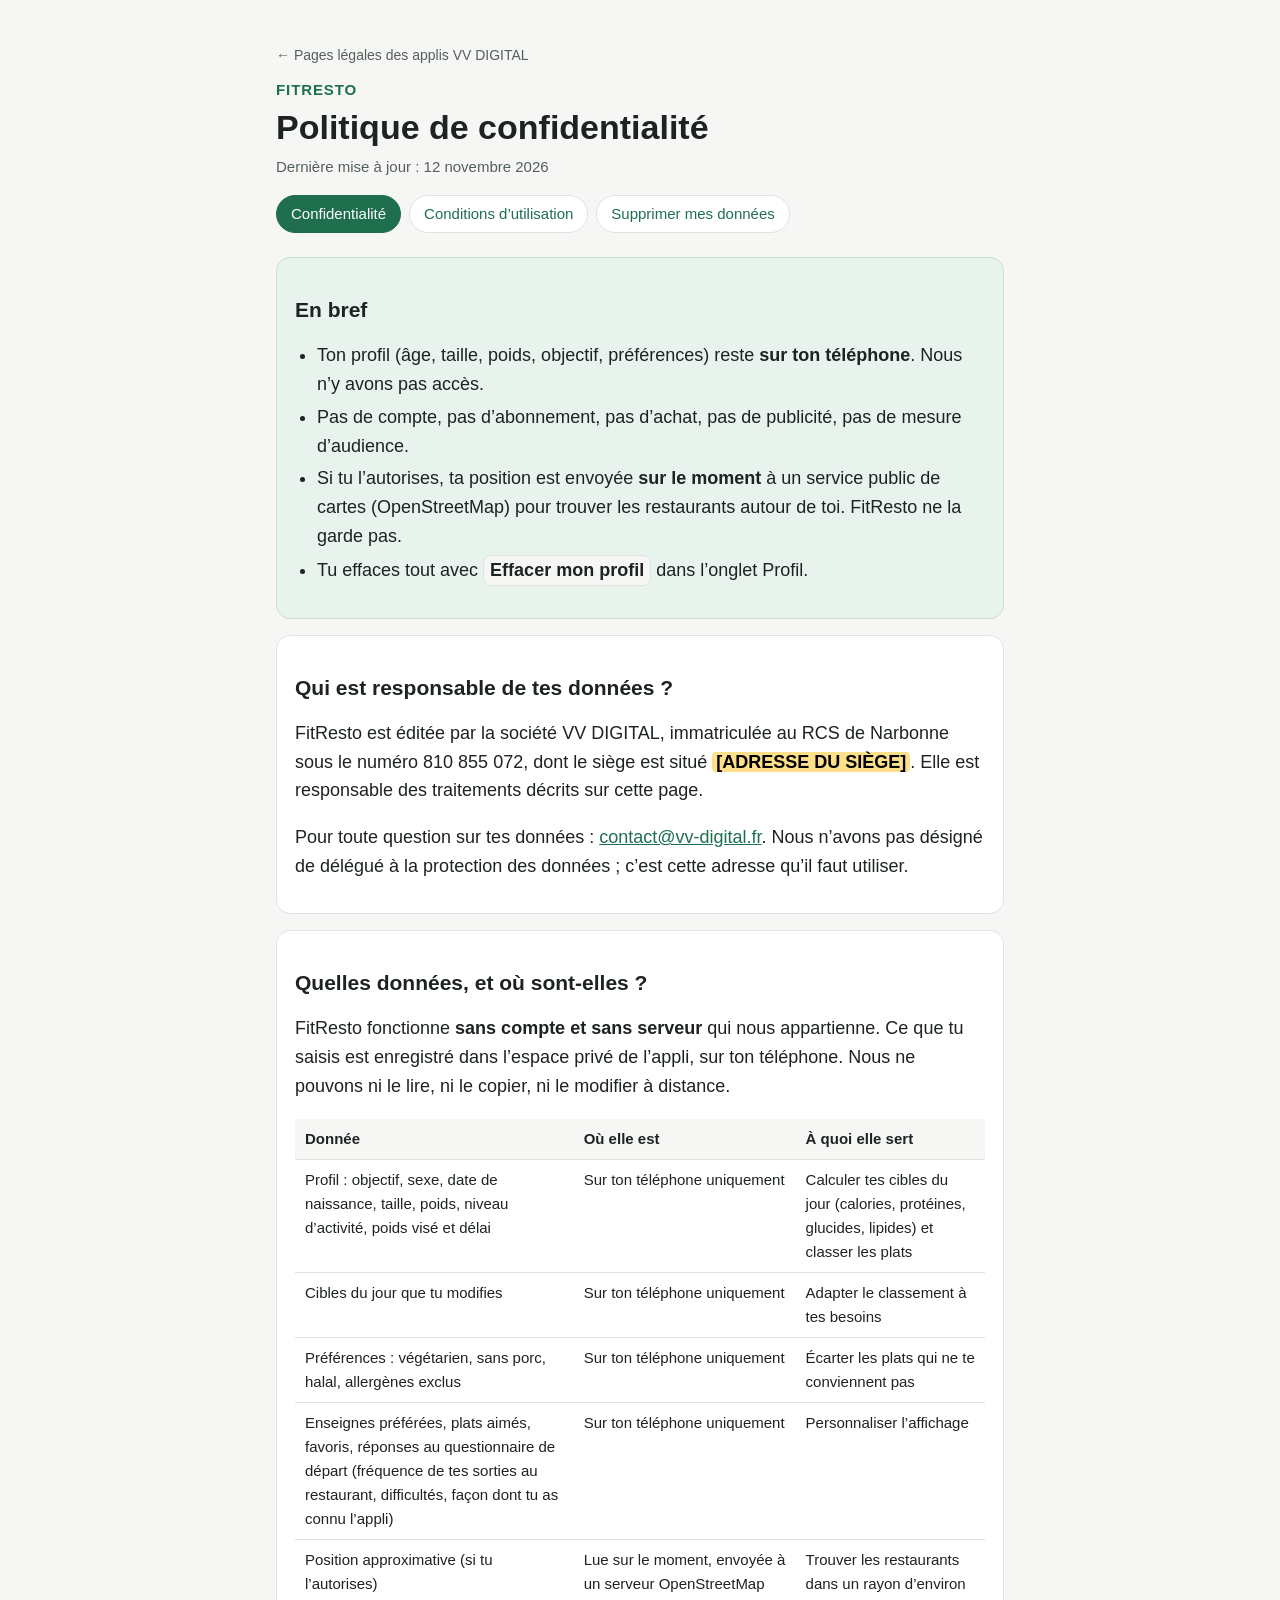
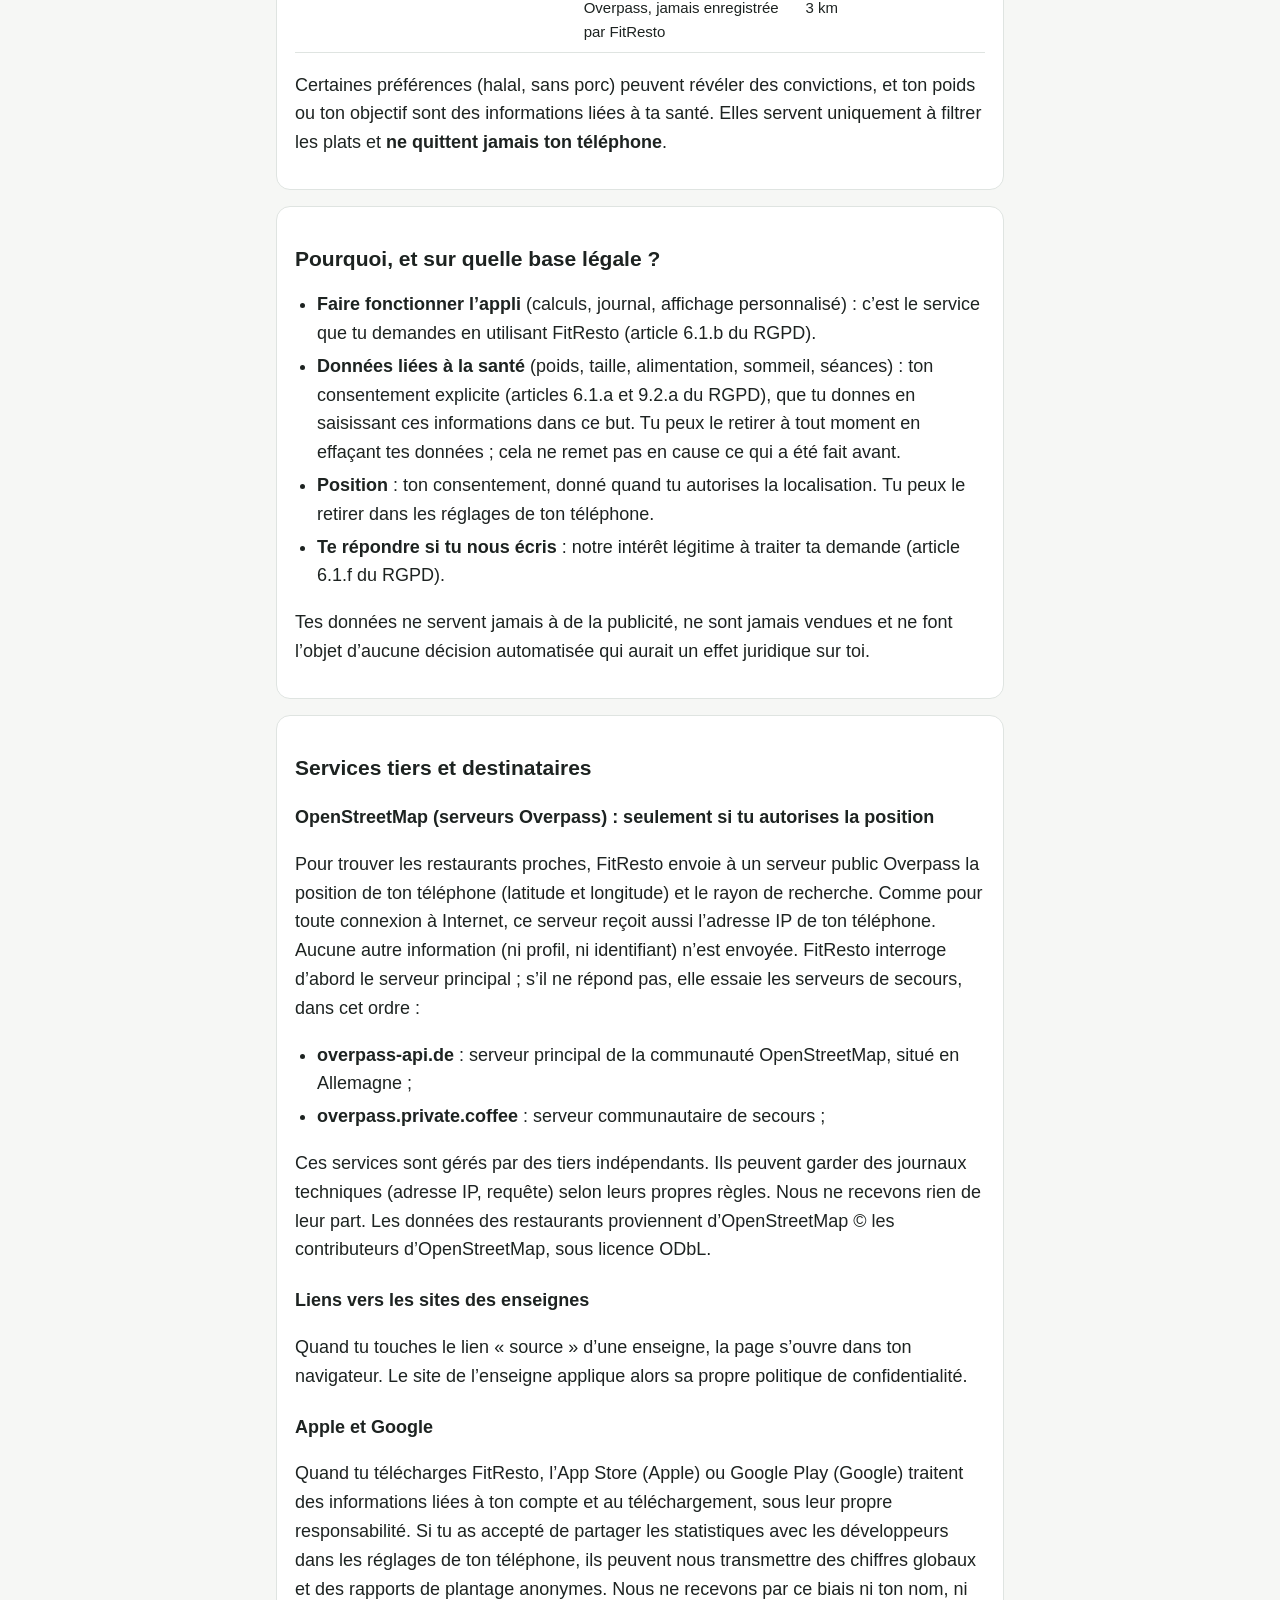
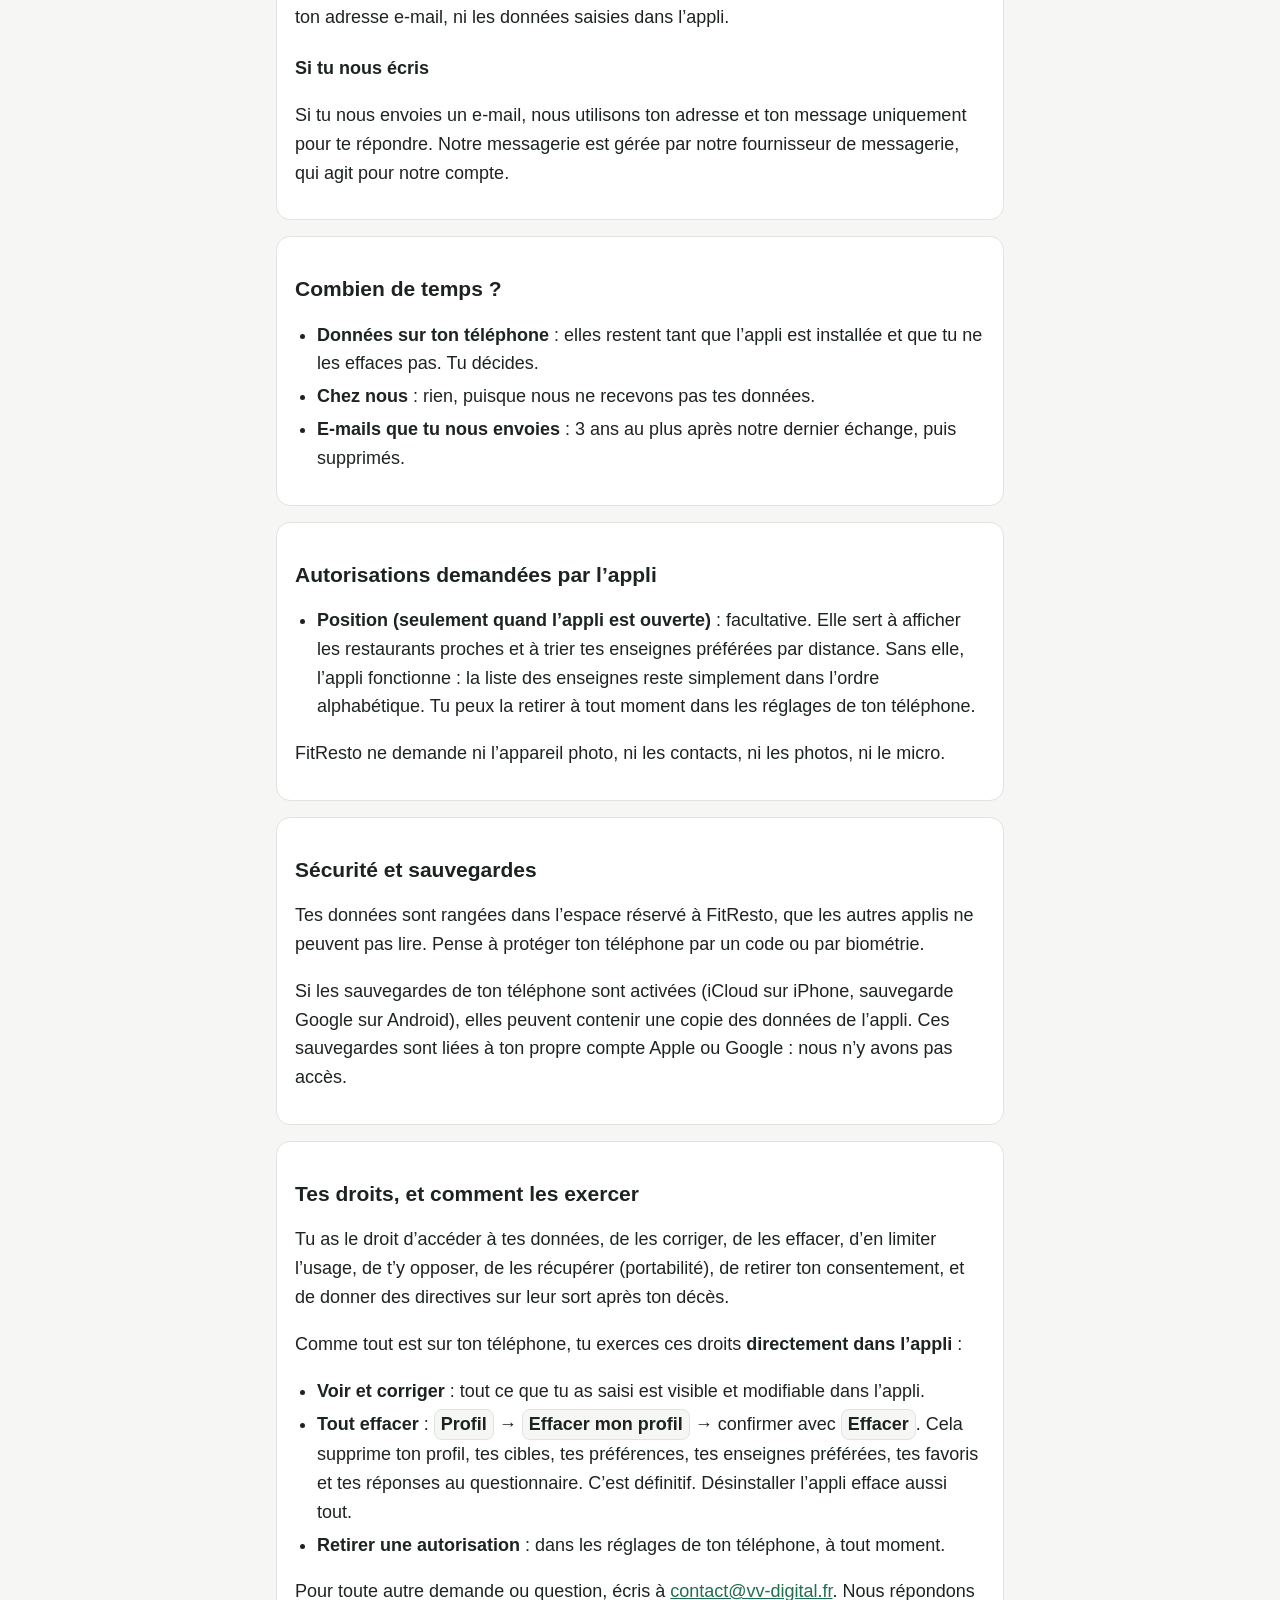
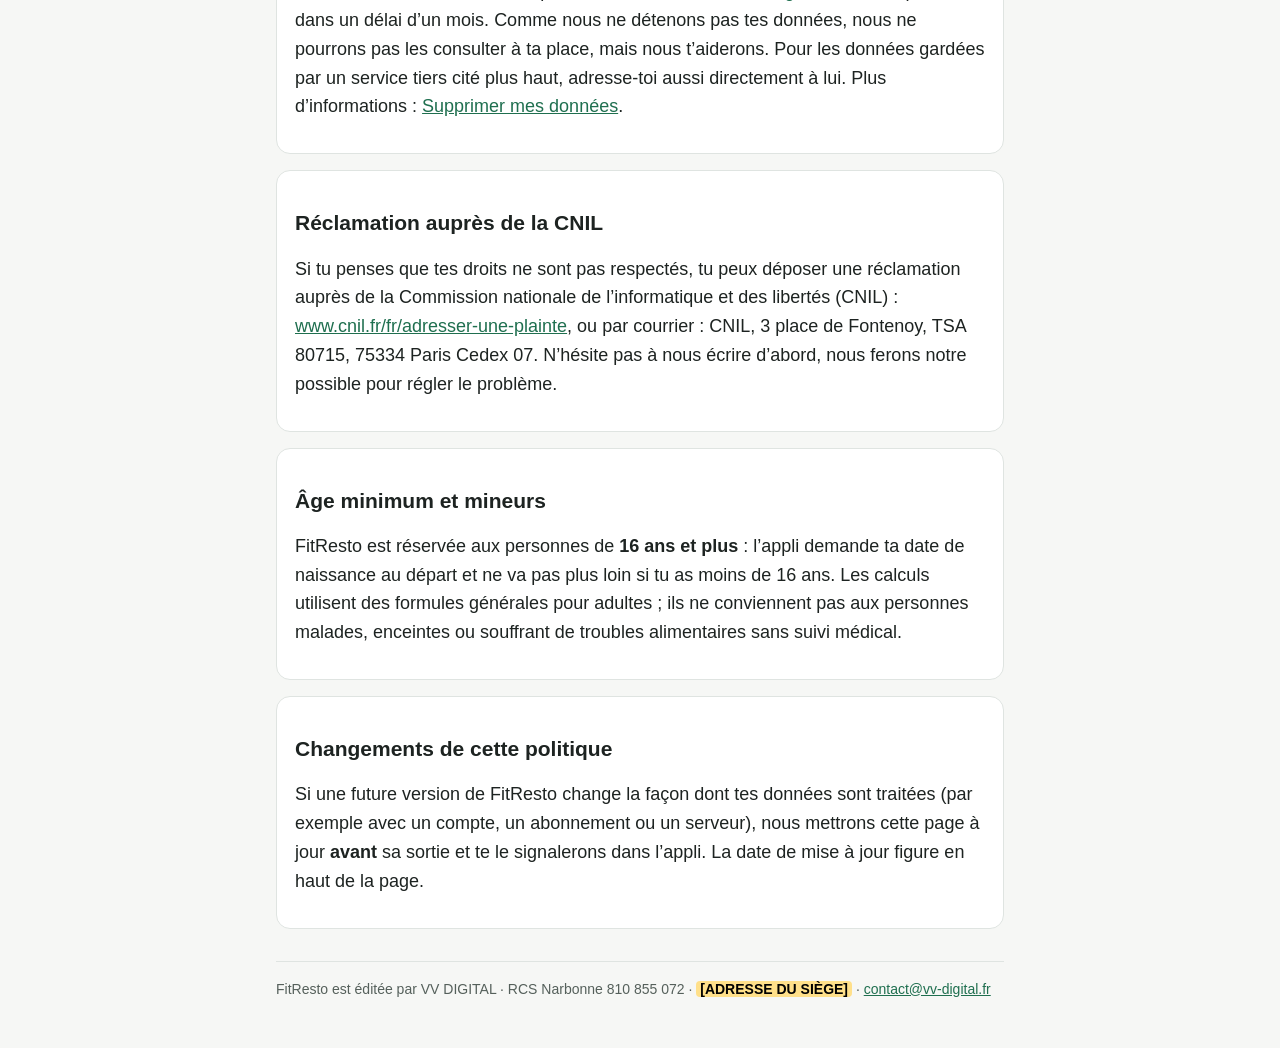
==== fitresto/confidentialite.html @ 8f6c5334 "Pages légales des applis FitResto, Sateo, Échelon et Élan Co-Authored-By: Claude Opus 5.5 <noreply@a" ====
<!doctype html>
<html lang="fr">
<head>
  <meta charset="utf-8">
  <meta name="viewport" content="width=device-width, initial-scale=1">
  <meta name="color-scheme" content="light">
  <title>Politique de confidentialité · FitResto</title>
  <meta name="description" content="Politique de confidentialité de l’appli FitResto, éditée par VV DIGITAL.">
  <link rel="stylesheet" href="../style.css">
</head>
<body>
  <div class="page">
    <header class="entete">
      <a class="fil" href="../index.html">← Pages légales des applis VV DIGITAL</a>
      <p class="appli">FitResto</p>
      <h1>Politique de confidentialité</h1>
      <p class="maj">Dernière mise à jour : 12 novembre 2026</p>
      <nav class="onglets" aria-label="Pages légales de FitResto">
        <a href="confidentialite.html" aria-current="page">Confidentialité</a>
        <a href="conditions.html">Conditions d’utilisation</a>
        <a href="supprimer-mes-donnees.html">Supprimer mes données</a>
      </nav>
    </header>
    <main>
      <section class="resume">
        <h2>En bref</h2>
        <ul>
          <li>Ton profil (âge, taille, poids, objectif, préférences) reste <strong>sur ton téléphone</strong>. Nous n’y avons pas accès.</li>
          <li>Pas de compte, pas d’abonnement, pas d’achat, pas de publicité, pas de mesure d’audience.</li>
          <li>Si tu l’autorises, ta position est envoyée <strong>sur le moment</strong> à un service public de cartes (OpenStreetMap) pour trouver les restaurants autour de toi. FitResto ne la garde pas.</li>
          <li>Tu effaces tout avec <span class="bouton">Effacer mon profil</span> dans l’onglet Profil.</li>
        </ul>
      </section>
      <section>
        <h2>Qui est responsable de tes données ?</h2>
        <p>FitResto est éditée par la société VV DIGITAL, immatriculée au RCS de Narbonne sous le numéro 810 855 072, dont le siège est situé <mark class="a-completer">[ADRESSE DU SIÈGE]</mark>. Elle est responsable des traitements décrits sur cette page.</p>
        <p>Pour toute question sur tes données : <a href="mailto:contact@vv-digital.fr">contact@vv-digital.fr</a>. Nous n’avons pas désigné de délégué à la protection des données ; c’est cette adresse qu’il faut utiliser.</p>
      </section>
      <section>
        <h2>Quelles données, et où sont-elles ?</h2>
        <p>FitResto fonctionne <strong>sans compte et sans serveur</strong> qui nous appartienne. Ce que tu saisis est enregistré dans l’espace privé de l’appli, sur ton téléphone. Nous ne pouvons ni le lire, ni le copier, ni le modifier à distance.</p>
        <div class="table-defile">
          <table>
            <thead><tr><th>Donnée</th><th>Où elle est</th><th>À quoi elle sert</th></tr></thead>
            <tbody>
              <tr><td data-label="Donnée">Profil : objectif, sexe, date de naissance, taille, poids, niveau d’activité, poids visé et délai</td><td data-label="Où elle est">Sur ton téléphone uniquement</td><td data-label="À quoi elle sert">Calculer tes cibles du jour (calories, protéines, glucides, lipides) et classer les plats</td></tr>
              <tr><td data-label="Donnée">Cibles du jour que tu modifies</td><td data-label="Où elle est">Sur ton téléphone uniquement</td><td data-label="À quoi elle sert">Adapter le classement à tes besoins</td></tr>
              <tr><td data-label="Donnée">Préférences : végétarien, sans porc, halal, allergènes exclus</td><td data-label="Où elle est">Sur ton téléphone uniquement</td><td data-label="À quoi elle sert">Écarter les plats qui ne te conviennent pas</td></tr>
              <tr><td data-label="Donnée">Enseignes préférées, plats aimés, favoris, réponses au questionnaire de départ (fréquence de tes sorties au restaurant, difficultés, façon dont tu as connu l’appli)</td><td data-label="Où elle est">Sur ton téléphone uniquement</td><td data-label="À quoi elle sert">Personnaliser l’affichage</td></tr>
              <tr><td data-label="Donnée">Position approximative (si tu l’autorises)</td><td data-label="Où elle est">Lue sur le moment, envoyée à un serveur OpenStreetMap Overpass, jamais enregistrée par FitResto</td><td data-label="À quoi elle sert">Trouver les restaurants dans un rayon d’environ 3 km</td></tr>
            </tbody>
          </table>
        </div>
        <p>Certaines préférences (halal, sans porc) peuvent révéler des convictions, et ton poids ou ton objectif sont des informations liées à ta santé. Elles servent uniquement à filtrer les plats et <strong>ne quittent jamais ton téléphone</strong>.</p>
      </section>
      <section>
        <h2>Pourquoi, et sur quelle base légale ?</h2>
        <ul>
          <li><strong>Faire fonctionner l’appli</strong> (calculs, journal, affichage personnalisé) : c’est le service que tu demandes en utilisant FitResto (article 6.1.b du RGPD).</li>
          <li><strong>Données liées à la santé</strong> (poids, taille, alimentation, sommeil, séances) : ton consentement explicite (articles 6.1.a et 9.2.a du RGPD), que tu donnes en saisissant ces informations dans ce but. Tu peux le retirer à tout moment en effaçant tes données ; cela ne remet pas en cause ce qui a été fait avant.</li>
          <li><strong>Position</strong> : ton consentement, donné quand tu autorises la localisation. Tu peux le retirer dans les réglages de ton téléphone.</li>
          <li><strong>Te répondre si tu nous écris</strong> : notre intérêt légitime à traiter ta demande (article 6.1.f du RGPD).</li>
        </ul>
        <p>Tes données ne servent jamais à de la publicité, ne sont jamais vendues et ne font l’objet d’aucune décision automatisée qui aurait un effet juridique sur toi.</p>
      </section>
      <section>
        <h2>Services tiers et destinataires</h2>
        <h3>OpenStreetMap (serveurs Overpass) : seulement si tu autorises la position</h3>
        <p>Pour trouver les restaurants proches, FitResto envoie à un serveur public Overpass la position de ton téléphone (latitude et longitude) et le rayon de recherche. Comme pour toute connexion à Internet, ce serveur reçoit aussi l’adresse IP de ton téléphone. Aucune autre information (ni profil, ni identifiant) n’est envoyée. FitResto interroge d’abord le serveur principal ; s’il ne répond pas, elle essaie les serveurs de secours, dans cet ordre :</p>
        <ul>
          <li><strong>overpass-api.de</strong> : serveur principal de la communauté OpenStreetMap, situé en Allemagne ;</li>
          <li><strong>overpass.private.coffee</strong> : serveur communautaire de secours ;</li>
        </ul>
        <p>Ces services sont gérés par des tiers indépendants. Ils peuvent garder des journaux techniques (adresse IP, requête) selon leurs propres règles. Nous ne recevons rien de leur part. Les données des restaurants proviennent d’OpenStreetMap © les contributeurs d’OpenStreetMap, sous licence ODbL.</p>
        <h3>Liens vers les sites des enseignes</h3>
        <p>Quand tu touches le lien « source » d’une enseigne, la page s’ouvre dans ton navigateur. Le site de l’enseigne applique alors sa propre politique de confidentialité.</p>
        <h3>Apple et Google</h3>
        <p>Quand tu télécharges FitResto, l’App Store (Apple) ou Google Play (Google) traitent des informations liées à ton compte et au téléchargement, sous leur propre responsabilité. Si tu as accepté de partager les statistiques avec les développeurs dans les réglages de ton téléphone, ils peuvent nous transmettre des chiffres globaux et des rapports de plantage anonymes. Nous ne recevons par ce biais ni ton nom, ni ton adresse e-mail, ni les données saisies dans l’appli.</p>
        <h3>Si tu nous écris</h3>
        <p>Si tu nous envoies un e-mail, nous utilisons ton adresse et ton message uniquement pour te répondre. Notre messagerie est gérée par notre fournisseur de messagerie, qui agit pour notre compte.</p>
      </section>
      <section>
        <h2>Combien de temps ?</h2>
        <ul>
          <li><strong>Données sur ton téléphone</strong> : elles restent tant que l’appli est installée et que tu ne les effaces pas. Tu décides.</li>
          <li><strong>Chez nous</strong> : rien, puisque nous ne recevons pas tes données.</li>
          <li><strong>E-mails que tu nous envoies</strong> : 3 ans au plus après notre dernier échange, puis supprimés.</li>
        </ul>
      </section>
      <section>
        <h2>Autorisations demandées par l’appli</h2>
        <ul>
          <li><strong>Position (seulement quand l’appli est ouverte)</strong> : facultative. Elle sert à afficher les restaurants proches et à trier tes enseignes préférées par distance. Sans elle, l’appli fonctionne : la liste des enseignes reste simplement dans l’ordre alphabétique. Tu peux la retirer à tout moment dans les réglages de ton téléphone.</li>
        </ul>
        <p>FitResto ne demande ni l’appareil photo, ni les contacts, ni les photos, ni le micro.</p>
      </section>
      <section>
        <h2>Sécurité et sauvegardes</h2>
        <p>Tes données sont rangées dans l’espace réservé à FitResto, que les autres applis ne peuvent pas lire. Pense à protéger ton téléphone par un code ou par biométrie.</p>
        <p>Si les sauvegardes de ton téléphone sont activées (iCloud sur iPhone, sauvegarde Google sur Android), elles peuvent contenir une copie des données de l’appli. Ces sauvegardes sont liées à ton propre compte Apple ou Google : nous n’y avons pas accès.</p>
      </section>
      <section>
        <h2>Tes droits, et comment les exercer</h2>
        <p>Tu as le droit d’accéder à tes données, de les corriger, de les effacer, d’en limiter l’usage, de t’y opposer, de les récupérer (portabilité), de retirer ton consentement, et de donner des directives sur leur sort après ton décès.</p>
        <p>Comme tout est sur ton téléphone, tu exerces ces droits <strong>directement dans l’appli</strong> :</p>
        <ul>
          <li><strong>Voir et corriger</strong> : tout ce que tu as saisi est visible et modifiable dans l’appli.</li>
          <li><strong>Tout effacer</strong> : <span class="bouton">Profil</span> → <span class="bouton">Effacer mon profil</span> → confirmer avec <span class="bouton">Effacer</span>. Cela supprime ton profil, tes cibles, tes préférences, tes enseignes préférées, tes favoris et tes réponses au questionnaire. C’est définitif. Désinstaller l’appli efface aussi tout.</li>
          <li><strong>Retirer une autorisation</strong> : dans les réglages de ton téléphone, à tout moment.</li>
        </ul>
        <p>Pour toute autre demande ou question, écris à <a href="mailto:contact@vv-digital.fr">contact@vv-digital.fr</a>. Nous répondons dans un délai d’un mois. Comme nous ne détenons pas tes données, nous ne pourrons pas les consulter à ta place, mais nous t’aiderons. Pour les données gardées par un service tiers cité plus haut, adresse-toi aussi directement à lui. Plus d’informations : <a href="supprimer-mes-donnees.html">Supprimer mes données</a>.</p>
      </section>
      <section>
        <h2>Réclamation auprès de la CNIL</h2>
        <p>Si tu penses que tes droits ne sont pas respectés, tu peux déposer une réclamation auprès de la Commission nationale de l’informatique et des libertés (CNIL) : <a href="https://www.cnil.fr/fr/adresser-une-plainte">www.cnil.fr/fr/adresser-une-plainte</a>, ou par courrier : CNIL, 3 place de Fontenoy, TSA 80715, 75334 Paris Cedex 07. N’hésite pas à nous écrire d’abord, nous ferons notre possible pour régler le problème.</p>
      </section>
      <section>
        <h2>Âge minimum et mineurs</h2>
        <p>FitResto est réservée aux personnes de <strong>16 ans et plus</strong> : l’appli demande ta date de naissance au départ et ne va pas plus loin si tu as moins de 16 ans. Les calculs utilisent des formules générales pour adultes ; ils ne conviennent pas aux personnes malades, enceintes ou souffrant de troubles alimentaires sans suivi médical.</p>
      </section>
      <section>
        <h2>Changements de cette politique</h2>
        <p>Si une future version de FitResto change la façon dont tes données sont traitées (par exemple avec un compte, un abonnement ou un serveur), nous mettrons cette page à jour <strong>avant</strong> sa sortie et te le signalerons dans l’appli. La date de mise à jour figure en haut de la page.</p>
      </section>
    </main>
    <footer>
      FitResto est éditée par VV DIGITAL · RCS Narbonne 810 855 072 · <mark class="a-completer">[ADRESSE DU SIÈGE]</mark> · <a href="mailto:contact@vv-digital.fr">contact@vv-digital.fr</a>
    </footer>
  </div>
</body>
</html>
---- style.css ----
/* Pages légales des applis VV DIGITAL : sobres, claires, lisibles sur téléphone, sans dépendance externe. */
:root {
  color-scheme: light;
  --fond: #f6f7f5;
  --carte: #ffffff;
  --texte: #1d2321;
  --doux: #55605b;
  --bord: #dfe4e1;
  --accent: #1f6f4f;
  --accent-clair: #e7f3ec;
  --alerte: #fff4d6;
  --alerte-bord: #e3b740;
}

* { box-sizing: border-box; }

html { -webkit-text-size-adjust: 100%; }

body {
  margin: 0;
  background: var(--fond);
  color: var(--texte);
  font-family: -apple-system, BlinkMacSystemFont, "Segoe UI", Roboto, "Helvetica Neue", Arial, sans-serif;
  font-size: 17px;
  line-height: 1.6;
}

.page {
  max-width: 760px;
  margin: 0 auto;
  padding: 24px 16px 48px;
}

.entete { margin-bottom: 24px; }

.fil {
  display: inline-block;
  font-size: 14px;
  color: var(--doux);
  text-decoration: none;
  margin-bottom: 12px;
}
.fil:hover { text-decoration: underline; }

.appli {
  margin: 0;
  font-size: 15px;
  font-weight: 700;
  color: var(--accent);
  text-transform: uppercase;
  letter-spacing: .06em;
}

h1 { font-size: 28px; line-height: 1.25; margin: 4px 0 6px; }
h2 { font-size: 21px; line-height: 1.3; margin: 34px 0 10px; }
h3 { font-size: 18px; margin: 22px 0 8px; }

.maj { margin: 0; color: var(--doux); font-size: 15px; }

nav.onglets {
  display: flex;
  flex-wrap: wrap;
  gap: 8px;
  margin-top: 16px;
}
nav.onglets a {
  font-size: 15px;
  text-decoration: none;
  color: var(--accent);
  background: var(--carte);
  border: 1px solid var(--bord);
  border-radius: 999px;
  padding: 6px 14px;
}
nav.onglets a[aria-current="page"] {
  background: var(--accent);
  border-color: var(--accent);
  color: #fff;
}

main section, .carte {
  background: var(--carte);
  border: 1px solid var(--bord);
  border-radius: 14px;
  padding: 4px 18px 14px;
  margin-bottom: 16px;
}

.resume {
  background: var(--accent-clair);
  border-color: #c5e2d2;
}

.attention {
  background: var(--alerte);
  border-color: var(--alerte-bord);
}

a { color: var(--accent); word-wrap: break-word; overflow-wrap: anywhere; }

ul, ol { padding-left: 22px; }
li { margin: 4px 0; }

.table-defile { overflow-x: auto; margin: 10px 0; }
table { border-collapse: collapse; width: 100%; font-size: 15px; min-width: 480px; }
th, td { text-align: left; vertical-align: top; padding: 8px 10px; border-bottom: 1px solid var(--bord); }
th { background: var(--fond); font-weight: 700; }

/* Sur téléphone, chaque ligne du tableau devient une petite fiche */
@media (max-width: 600px) {
  table { min-width: 0; }
  thead { display: none; }
  tr { display: block; border-bottom: 1px solid var(--bord); padding: 8px 0; }
  td { display: block; border: none; padding: 2px 0; }
  td::before {
    content: attr(data-label);
    display: block;
    font-size: 13px;
    font-weight: 700;
    color: var(--doux);
  }
  td:first-child { font-weight: 600; }
}

.bouton {
  display: inline-block;
  font-weight: 700;
  background: var(--fond);
  border: 1px solid var(--bord);
  border-radius: 8px;
  padding: 0 6px;
  white-space: nowrap;
}

mark.a-completer {
  background: #ffe08a;
  color: #000;
  font-weight: 700;
  padding: 0 4px;
  border-radius: 4px;
}

.liste-applis { list-style: none; padding: 0; margin: 0; }
.liste-applis li {
  background: var(--carte);
  border: 1px solid var(--bord);
  border-radius: 14px;
  padding: 14px 18px;
  margin-bottom: 14px;
}
.liste-applis h2 { margin: 0 0 4px; }
.liste-applis p { margin: 0 0 10px; color: var(--doux); }
.liens { display: flex; flex-wrap: wrap; gap: 8px 16px; }

footer {
  margin-top: 32px;
  font-size: 14px;
  color: var(--doux);
  border-top: 1px solid var(--bord);
  padding-top: 16px;
}

@media (min-width: 700px) {
  body { font-size: 18px; }
  h1 { font-size: 34px; }
  .page { padding-top: 40px; }
}

@media print {
  body { background: #fff; }
  nav.onglets, .fil { display: none; }
  main section, .carte { border: none; padding: 0; }
}
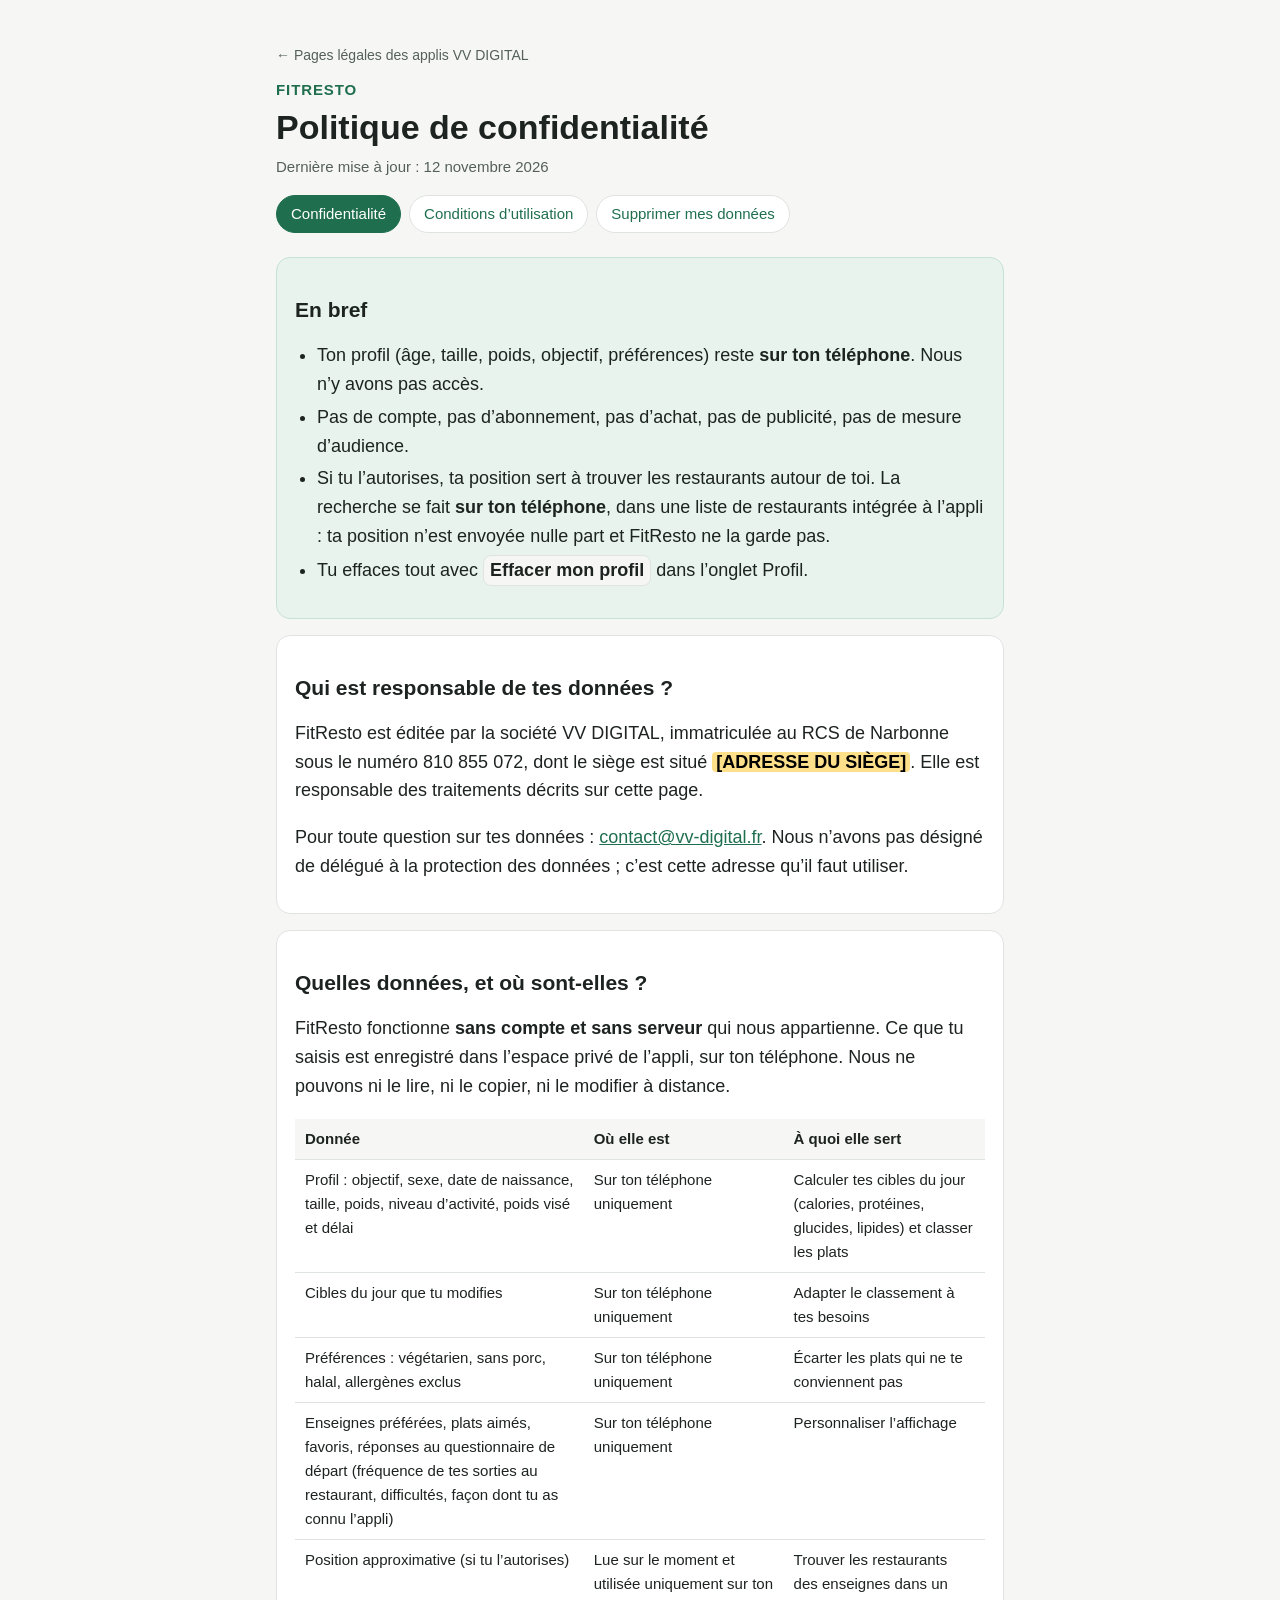
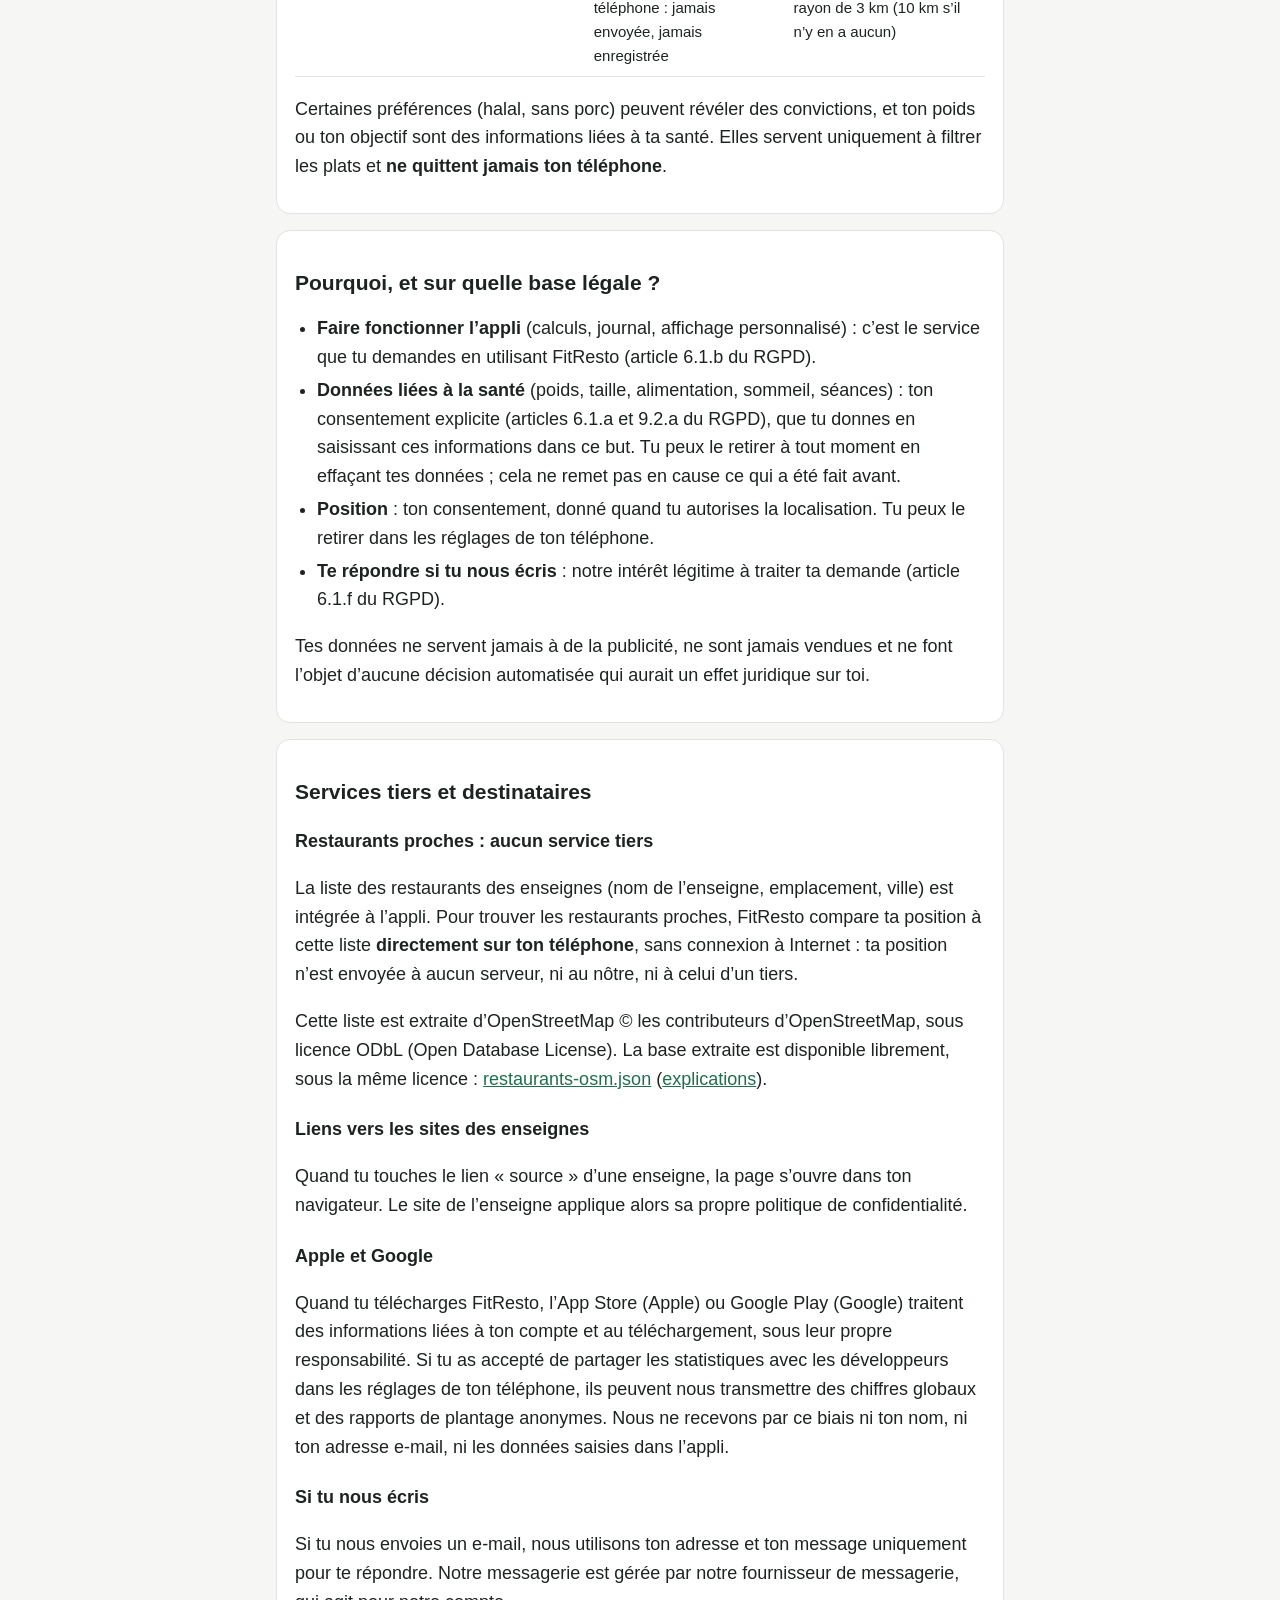
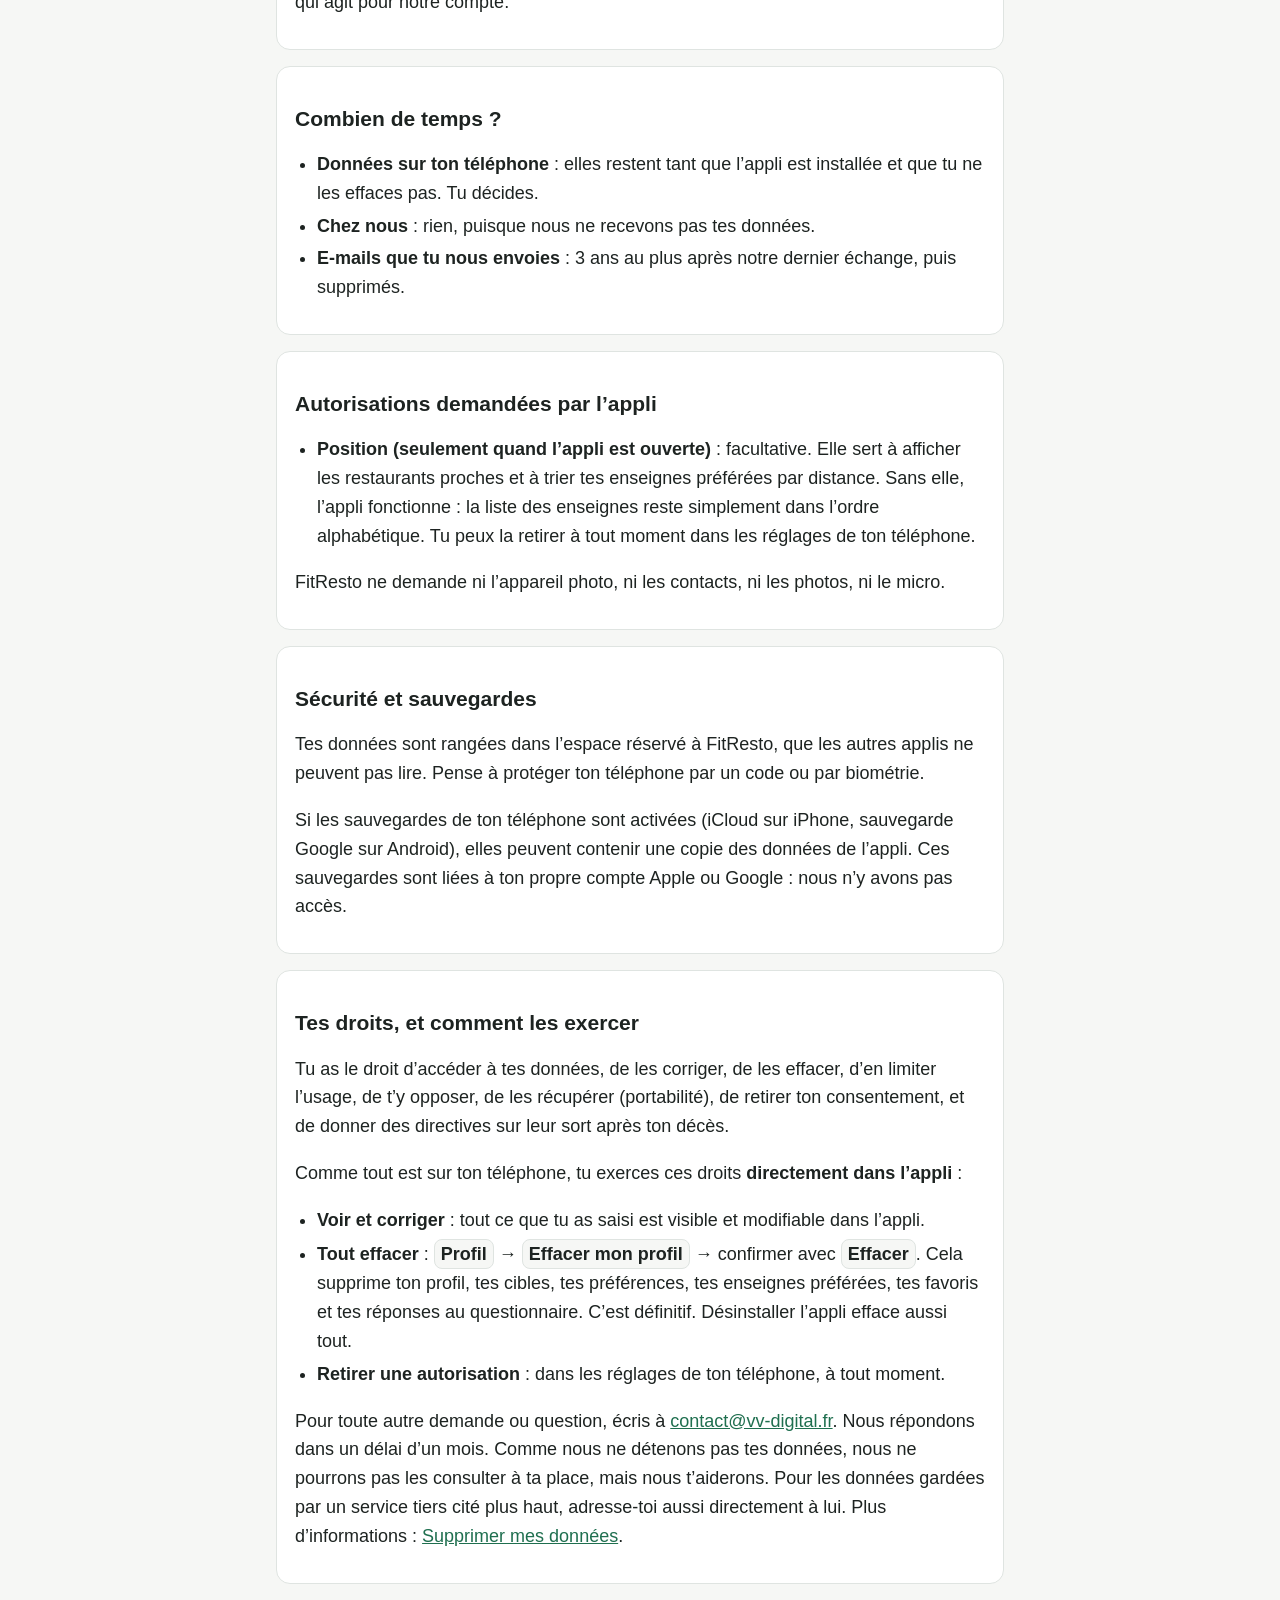
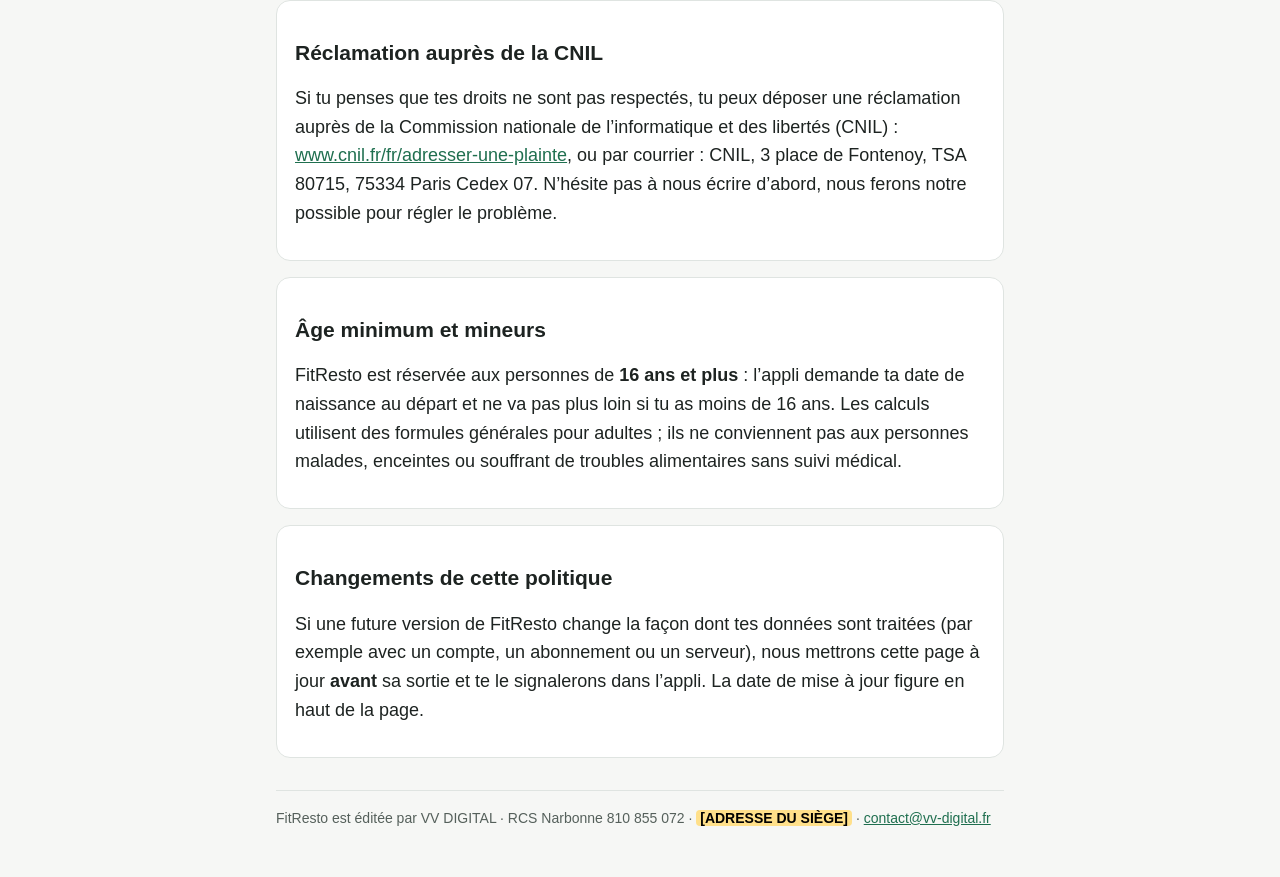
==== commit 277c677d: "FitResto : restaurants proches cherchés sur le téléphone La position ne quitte plus le téléphone : p" ====
--- a/fitresto/confidentialite.html
+++ b/fitresto/confidentialite.html
@@ -27,7 +27,7 @@
         <ul>
           <li>Ton profil (âge, taille, poids, objectif, préférences) reste <strong>sur ton téléphone</strong>. Nous n’y avons pas accès.</li>
           <li>Pas de compte, pas d’abonnement, pas d’achat, pas de publicité, pas de mesure d’audience.</li>
-          <li>Si tu l’autorises, ta position est envoyée <strong>sur le moment</strong> à un service public de cartes (OpenStreetMap) pour trouver les restaurants autour de toi. FitResto ne la garde pas.</li>
+          <li>Si tu l’autorises, ta position sert à trouver les restaurants autour de toi. La recherche se fait <strong>sur ton téléphone</strong>, dans une liste de restaurants intégrée à l’appli : ta position n’est envoyée nulle part et FitResto ne la garde pas.</li>
           <li>Tu effaces tout avec <span class="bouton">Effacer mon profil</span> dans l’onglet Profil.</li>
         </ul>
       </section>
@@ -47,7 +47,7 @@
               <tr><td data-label="Donnée">Cibles du jour que tu modifies</td><td data-label="Où elle est">Sur ton téléphone uniquement</td><td data-label="À quoi elle sert">Adapter le classement à tes besoins</td></tr>
               <tr><td data-label="Donnée">Préférences : végétarien, sans porc, halal, allergènes exclus</td><td data-label="Où elle est">Sur ton téléphone uniquement</td><td data-label="À quoi elle sert">Écarter les plats qui ne te conviennent pas</td></tr>
               <tr><td data-label="Donnée">Enseignes préférées, plats aimés, favoris, réponses au questionnaire de départ (fréquence de tes sorties au restaurant, difficultés, façon dont tu as connu l’appli)</td><td data-label="Où elle est">Sur ton téléphone uniquement</td><td data-label="À quoi elle sert">Personnaliser l’affichage</td></tr>
-              <tr><td data-label="Donnée">Position approximative (si tu l’autorises)</td><td data-label="Où elle est">Lue sur le moment, envoyée à un serveur OpenStreetMap Overpass, jamais enregistrée par FitResto</td><td data-label="À quoi elle sert">Trouver les restaurants dans un rayon d’environ 3 km</td></tr>
+              <tr><td data-label="Donnée">Position approximative (si tu l’autorises)</td><td data-label="Où elle est">Lue sur le moment et utilisée uniquement sur ton téléphone : jamais envoyée, jamais enregistrée</td><td data-label="À quoi elle sert">Trouver les restaurants des enseignes dans un rayon de 3 km (10 km s’il n’y en a aucun)</td></tr>
             </tbody>
           </table>
         </div>
@@ -65,13 +65,9 @@
       </section>
       <section>
         <h2>Services tiers et destinataires</h2>
-        <h3>OpenStreetMap (serveurs Overpass) : seulement si tu autorises la position</h3>
-        <p>Pour trouver les restaurants proches, FitResto envoie à un serveur public Overpass la position de ton téléphone (latitude et longitude) et le rayon de recherche. Comme pour toute connexion à Internet, ce serveur reçoit aussi l’adresse IP de ton téléphone. Aucune autre information (ni profil, ni identifiant) n’est envoyée. FitResto interroge d’abord le serveur principal ; s’il ne répond pas, elle essaie les serveurs de secours, dans cet ordre :</p>
-        <ul>
-          <li><strong>overpass-api.de</strong> : serveur principal de la communauté OpenStreetMap, situé en Allemagne ;</li>
-          <li><strong>overpass.private.coffee</strong> : serveur communautaire de secours ;</li>
-        </ul>
-        <p>Ces services sont gérés par des tiers indépendants. Ils peuvent garder des journaux techniques (adresse IP, requête) selon leurs propres règles. Nous ne recevons rien de leur part. Les données des restaurants proviennent d’OpenStreetMap © les contributeurs d’OpenStreetMap, sous licence ODbL.</p>
+        <h3>Restaurants proches : aucun service tiers</h3>
+        <p>La liste des restaurants des enseignes (nom de l’enseigne, emplacement, ville) est intégrée à l’appli. Pour trouver les restaurants proches, FitResto compare ta position à cette liste <strong>directement sur ton téléphone</strong>, sans connexion à Internet : ta position n’est envoyée à aucun serveur, ni au nôtre, ni à celui d’un tiers.</p>
+        <p>Cette liste est extraite d’OpenStreetMap © les contributeurs d’OpenStreetMap, sous licence ODbL (Open Database License). La base extraite est disponible librement, sous la même licence : <a href="restaurants-osm.json">restaurants-osm.json</a> (<a href="https://github.com/vincentdrill-code/applis/tree/main/fitresto">explications</a>).</p>
         <h3>Liens vers les sites des enseignes</h3>
         <p>Quand tu touches le lien « source » d’une enseigne, la page s’ouvre dans ton navigateur. Le site de l’enseigne applique alors sa propre politique de confidentialité.</p>
         <h3>Apple et Google</h3>
